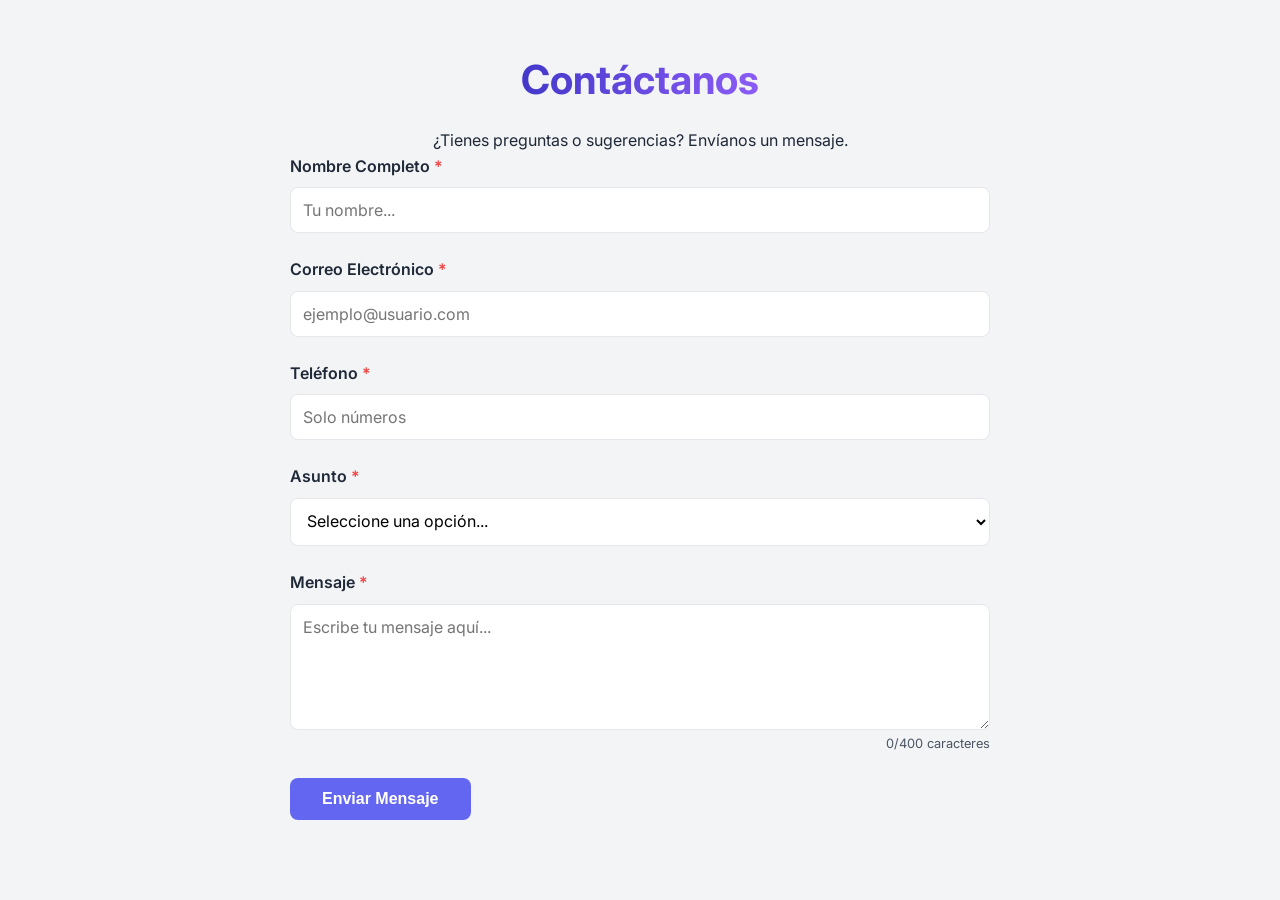
==== src/main/resources/templates/contactenos.html @ 57da20e9 "version wiki 1.2 thymeleaf" ====
<!DOCTYPE html>
<html xmlns:th="http://www.thymeleaf.org">

<head>
    <meta charset="UTF-8">
    <title>Página de nosotros</title>
    <!-- Enlace al CSS -->
    <link rel="stylesheet" href="../static/styles.css" th:href="@{/styles.css}">
    <link href="https://fonts.googleapis.com/css2?family=Inter:wght@300;400;500;600;700;800&display=swap"
        rel="stylesheet">
</head>


<body>
    
    <!-- Aquí usamos el fragmento del navbar -->
    <!-- sintaxis: th:replace="ruta/archivo :: nombre_fragmento" -->
    <div th:replace="fragments/navbar :: header"></div>

    <div class="container" style="margin-top: 3rem; margin-bottom: 4rem;">
        <main class="content-full">
            <article style="max-width: 700px; margin: 0 auto;">
                <header class="article-header" style="text-align: center;">
                    <h1>Contáctanos</h1>
                    <p class="lead">¿Tienes preguntas o sugerencias? Envíanos un mensaje.</p>
                </header>

                <div class="article-body">
                    <form id="contactForm" class="contact-form" novalidate>

                        <!-- Nombre Completo -->
                        <div class="form-group">
                            <label for="nombre">Nombre Completo <span class="required">*</span></label>
                            <input type="text" id="nombre" name="nombre" placeholder="Tu nombre..." required>
                            <span class="error-msg" id="error-nombre"></span>
                        </div>

                        <!-- Correo Electrónico -->
                        <div class="form-group">
                            <label for="email">Correo Electrónico <span class="required">*</span></label>
                            <input type="email" id="email" name="email" placeholder="ejemplo@usuario.com" required>
                            <span class="error-msg" id="error-email"></span>
                        </div>

                        <!-- Teléfono -->
                        <div class="form-group">
                            <label for="telefono">Teléfono <span class="required">*</span></label>
                            <input type="tel" id="telefono" name="telefono" placeholder="Solo números" required >
                            <span class="error-msg" id="error-telefono"></span>
                        </div>

                        <!-- Asunto -->
                        <div class="form-group">
                            <label for="asunto">Asunto <span class="required">*</span></label>
                            <select id="asunto" name="asunto" required>
                                <option value="">Seleccione una opción...</option>
                                <option value="soporte">Soporte Técnico</option>
                                <option value="consulta">Consulta General</option>
                                <option value="feedback">Feedback</option>
                                <option value="otro">Otro</option>
                            </select>
                            <span class="error-msg" id="error-asunto"></span>
                        </div>

                        <!-- Mensaje -->
                        <div class="form-group">
                            <label for="mensaje">Mensaje <span class="required">*</span></label>
                            <textarea id="mensaje" name="mensaje" rows="5" placeholder="Escribe tu mensaje aquí..."
                                required></textarea>
                            <div class="char-counter">
                                <span id="charCount">0</span>/400 caracteres
                                <span id="charsNeeded"
                                    style="display:none; color: var(--color-danger); margin-left:10px;">(Faltan
                                    caracteres)</span>
                            </div>
                            <span class="error-msg" id="error-mensaje"></span>
                        </div>

                        <div class="form-actions">
                            <button type="submit" class="btn-primary">Enviar Mensaje</button>
                        </div>

                        <div id="form-feedback" class="form-feedback" style="display: none;"></div>
                    </form>
                </div>
            </article>
        </main>
    </div>

</body>
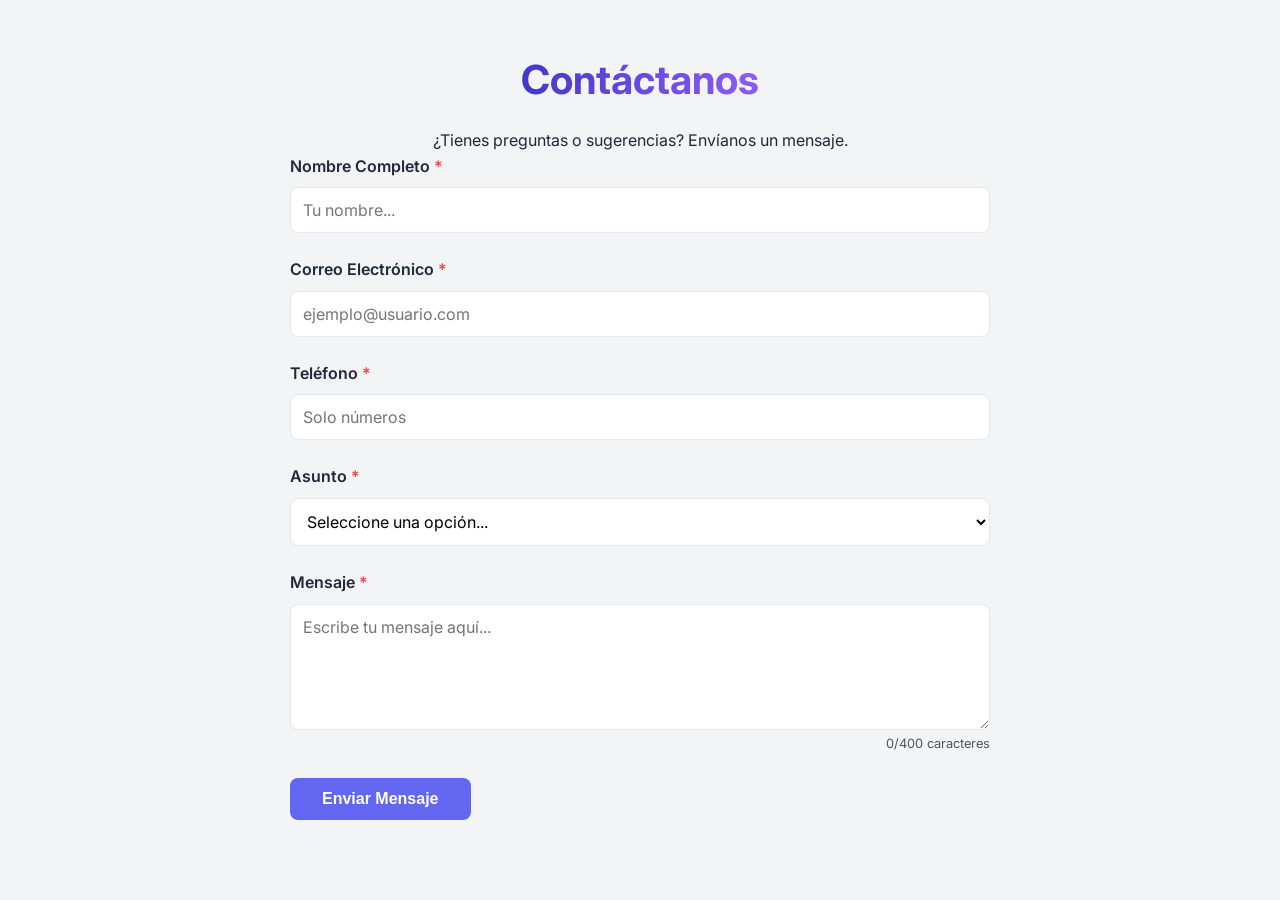
==== commit 807d20b1: "ArregloSanti - cambios y correcciones" ====
--- a/src/main/resources/templates/contactenos.html
+++ b/src/main/resources/templates/contactenos.html
@@ -12,7 +12,7 @@
 
 
 <body>
-    
+
     <!-- Aquí usamos el fragmento del navbar -->
     <!-- sintaxis: th:replace="ruta/archivo :: nombre_fragmento" -->
     <div th:replace="fragments/navbar :: header"></div>
@@ -26,7 +26,7 @@
                 </header>
 
                 <div class="article-body">
-                    <form id="contactForm" class="contact-form" novalidate>
+                    <form id="contactForm" class="contact-form" th:action="@{/contactenos}" method="post">
 
                         <!-- Nombre Completo -->
                         <div class="form-group">
@@ -45,7 +45,7 @@
                         <!-- Teléfono -->
                         <div class="form-group">
                             <label for="telefono">Teléfono <span class="required">*</span></label>
-                            <input type="tel" id="telefono" name="telefono" placeholder="Solo números" required >
+                            <input type="tel" id="telefono" name="telefono" placeholder="Solo números" required>
                             <span class="error-msg" id="error-telefono"></span>
                         </div>
 
@@ -87,4 +87,5 @@
         </main>
     </div>
 
+    <script src="../static/validation.js" th:src="@{/validation.js}"></script>
 </body>
